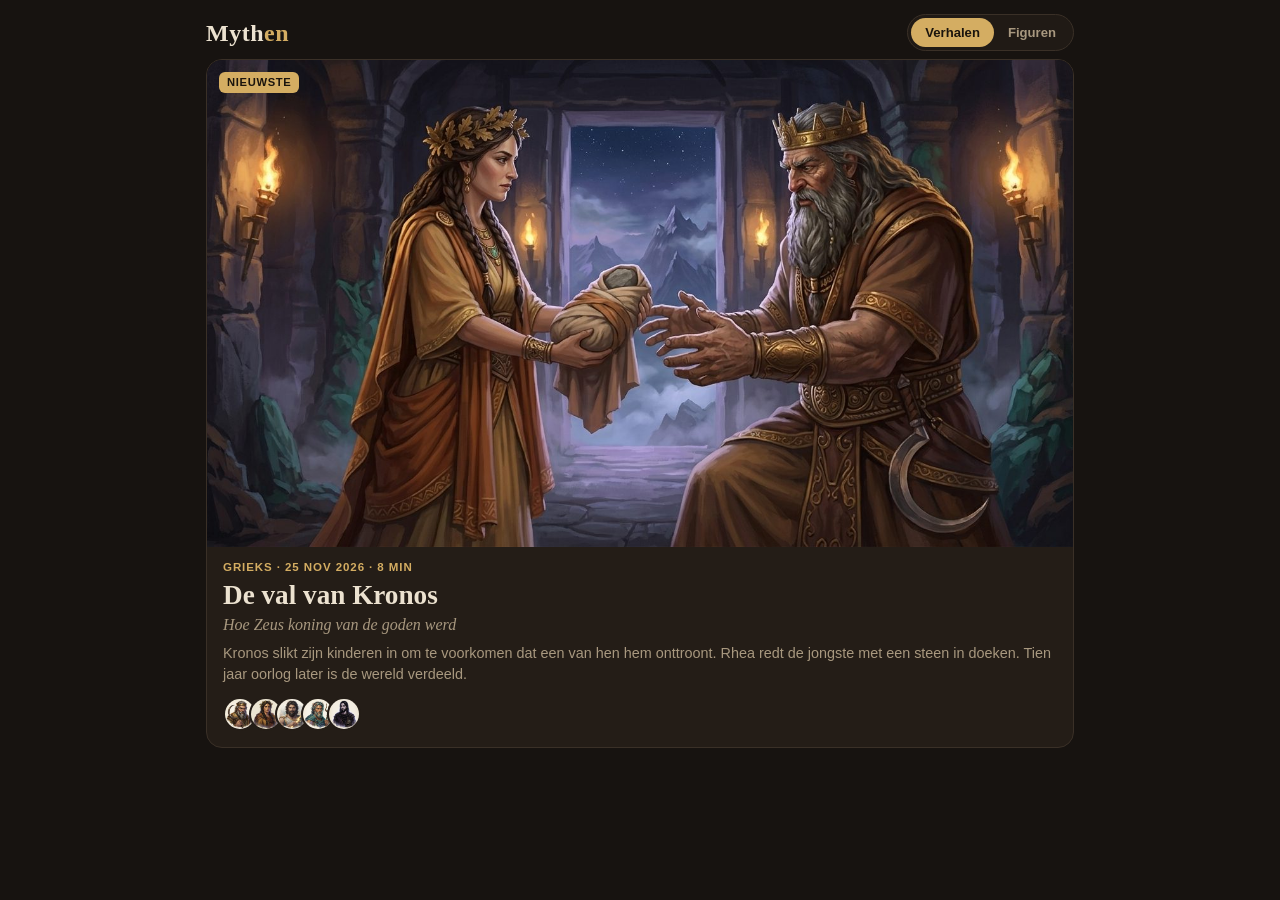
==== index.html @ a635fce1 "Mythen: app, bouwscript en eerste verhaal (De val van Kronos) Co-Authored-By: Claude Opus 5.5 <norep" ====
<!doctype html>
<html lang="nl">
<head>
  <meta charset="utf-8">
  <meta name="viewport" content="width=device-width, initial-scale=1, viewport-fit=cover">
  <title>Mythen</title>
  <meta name="description" content="Een groeiende verzameling mythologische verhalen, elke dag een nieuw verhaal.">
  <meta name="theme-color" content="#171310">
  <link rel="manifest" href="manifest.webmanifest">
  <link rel="apple-touch-icon" href="icons/icon-180.png">
  <meta name="apple-mobile-web-app-capable" content="yes">
  <meta name="apple-mobile-web-app-status-bar-style" content="black-translucent">
  <meta name="apple-mobile-web-app-title" content="Mythen">
  <link rel="stylesheet" href="styles.css">
</head>
<body>
  <header class="topbar">
    <h1 class="logo">Myth<span>en</span></h1>
    <div class="tabs" role="tablist" aria-label="Weergave">
      <button id="tabVerhalen" class="actief" role="tab" aria-selected="true">Verhalen</button>
      <button id="tabFiguren" role="tab" aria-selected="false">Figuren</button>
    </div>
  </header>

  <nav class="chips" id="chips" aria-label="Mythologie"></nav>

  <main>
    <section id="verhalen" aria-label="Verhalen"></section>
    <section id="figuren" class="verborgen" aria-label="Goden en figuren"></section>
  </main>

  <div class="sheet-achter verborgen" id="sheetAchter"></div>
  <aside class="sheet verborgen" id="sheet" role="dialog" aria-modal="true" aria-label="Figuur">
    <button class="sluit" id="sluit" aria-label="Sluiten">×</button>
    <div id="sheetInhoud"></div>
  </aside>

  <script src="app.js"></script>
</body>
</html>
---- styles.css ----
/* Mythen: warm donker, perkament en goud */
:root {
  --bg: #171310;
  --bg-op: #201a15;
  --bg-kaart: #241d17;
  --lijn: #3a3027;
  --tekst: #ece2d0;
  --zacht: #a8987f;
  --goud: #d4ad62;
  --goud-dim: #5e4a28;
}
* { margin: 0; padding: 0; box-sizing: border-box; -webkit-tap-highlight-color: transparent; }
html, body { min-height: 100%; }
body {
  background: var(--bg); color: var(--tekst);
  font-family: -apple-system, BlinkMacSystemFont, "Segoe UI", Roboto, sans-serif;
  padding-top: env(safe-area-inset-top); padding-bottom: env(safe-area-inset-bottom);
}
.verborgen { display: none !important; }

.topbar { display: flex; align-items: center; justify-content: space-between; gap: 12px; padding: 14px 16px 8px;
  max-width: 900px; margin: 0 auto; }
.logo { font: 700 1.5rem/1 Georgia, "Palatino Linotype", serif; letter-spacing: .5px; }
.logo span { color: var(--goud); }
.tabs { display: flex; background: var(--bg-op); border: 1px solid var(--lijn); border-radius: 99px; padding: 3px; }
.tabs button { border: 0; background: transparent; color: var(--zacht); font-family: inherit; font-weight: 600; font-size: .82rem; line-height: 1;
  padding: 8px 14px; border-radius: 99px; cursor: pointer; transition: background .2s, color .2s; }
.tabs button.actief { background: var(--goud); color: #1a140d; }

.chips { display: flex; gap: 8px; overflow-x: auto; padding: 6px 16px 12px; max-width: 900px; margin: 0 auto;
  scrollbar-width: none; }
.chips::-webkit-scrollbar { display: none; }
.chips button { flex: none; border: 1px solid var(--lijn); background: transparent; color: var(--zacht);
  font-family: inherit; font-weight: 600; font-size: .8rem; line-height: 1; padding: 7px 12px; border-radius: 99px; cursor: pointer; }
.chips button.actief { border-color: var(--goud); color: var(--goud); background: rgba(212,173,98,.08); }

main { max-width: 900px; margin: 0 auto; padding: 0 16px 40px; }

/* ---------- verhalen ---------- */
#verhalen { display: grid; gap: 14px; grid-template-columns: 1fr; }
@media (min-width: 680px) { #verhalen { grid-template-columns: 1fr 1fr; } #verhalen .nieuw { grid-column: 1 / -1; } }
.kaart { display: block; background: var(--bg-kaart); border: 1px solid var(--lijn); border-radius: 16px; overflow: hidden;
  color: inherit; text-decoration: none; transition: transform .15s, border-color .15s; }
.kaart:active { transform: scale(.99); }
.kaart:hover { border-color: var(--goud-dim); }
.kaart .beeld { aspect-ratio: 16 / 9; background: var(--bg-op) center / cover no-repeat; position: relative; }
.kaart .label { position: absolute; left: 12px; top: 12px; background: var(--goud); color: #1a140d;
  font-family: inherit; font-weight: 700; font-size: .7rem; line-height: 1; letter-spacing: .06em; text-transform: uppercase; padding: 5px 8px; border-radius: 6px; }
.kaart .tekst { padding: 14px 16px 16px; }
.kaart .meta { color: var(--goud); font-size: .72rem; font-weight: 700; letter-spacing: .08em; text-transform: uppercase; }
.kaart h2 { font: 700 1.35rem/1.2 Georgia, "Palatino Linotype", serif; margin: 6px 0 2px; }
.kaart .ondertitel { color: var(--zacht); font: italic 1rem/1.35 Georgia, serif; }
.kaart .samenvatting { color: var(--zacht); font-size: .9rem; line-height: 1.45; margin-top: 8px; }
.kaart .gezichten { display: flex; margin-top: 12px; }
.kaart .gezichten img { width: 34px; height: 34px; border-radius: 50%; object-fit: cover; border: 2px solid var(--bg-kaart);
  margin-right: -8px; background: var(--bg-op); }
.nieuw h2 { font-size: 1.7rem; }

/* ---------- figuren ---------- */
#figuren { display: grid; gap: 14px; grid-template-columns: repeat(auto-fill, minmax(140px, 1fr)); }
.figuur { background: var(--bg-kaart); border: 1px solid var(--lijn); border-radius: 16px; padding: 12px; text-align: center;
  cursor: pointer; color: inherit; font: inherit; }
.figuur img { width: 100%; aspect-ratio: 1; object-fit: cover; border-radius: 50%; display: block; margin-bottom: 8px; }
.figuur strong { display: block; font: 700 1.05rem Georgia, serif; }
.figuur span { color: var(--zacht); font-size: .75rem; }

.leeg { color: var(--zacht); text-align: center; padding: 48px 16px; font: italic 1.05rem Georgia, serif; }

/* ---------- sheet ---------- */
.sheet-achter { position: fixed; inset: 0; background: rgba(0,0,0,.55); z-index: 10; }
.sheet { position: fixed; left: 0; right: 0; bottom: 0; z-index: 11; max-height: 88vh; overflow-y: auto;
  background: var(--bg-op); border-top: 1px solid var(--lijn); border-radius: 20px 20px 0 0;
  padding: 22px 18px calc(28px + env(safe-area-inset-bottom)); max-width: 640px; margin: 0 auto; }
.sluit { position: absolute; right: 12px; top: 10px; border: 0; background: transparent; color: var(--zacht);
  font-size: 1.8rem; cursor: pointer; line-height: 1; padding: 4px 8px; }
.sheet img { width: min(260px, 70%); aspect-ratio: 1; object-fit: cover; border-radius: 50%; display: block; margin: 0 auto 14px; }
.sheet h2 { font: 700 1.6rem Georgia, serif; text-align: center; }
.sheet .titel { text-align: center; color: var(--goud); font-size: .85rem; margin: 4px 0 14px; }
.sheet p { font: 1.02rem/1.6 Georgia, serif; color: var(--tekst); }
.sheet h3 { font-size: .75rem; letter-spacing: .08em; text-transform: uppercase; color: var(--zacht); margin: 18px 0 8px; }
.sheet ul { list-style: none; }
.sheet li a { display: block; padding: 10px 12px; border: 1px solid var(--lijn); border-radius: 10px; margin-bottom: 6px;
  color: var(--tekst); text-decoration: none; font: 1rem Georgia, serif; }
.sheet li a:hover { border-color: var(--goud-dim); }
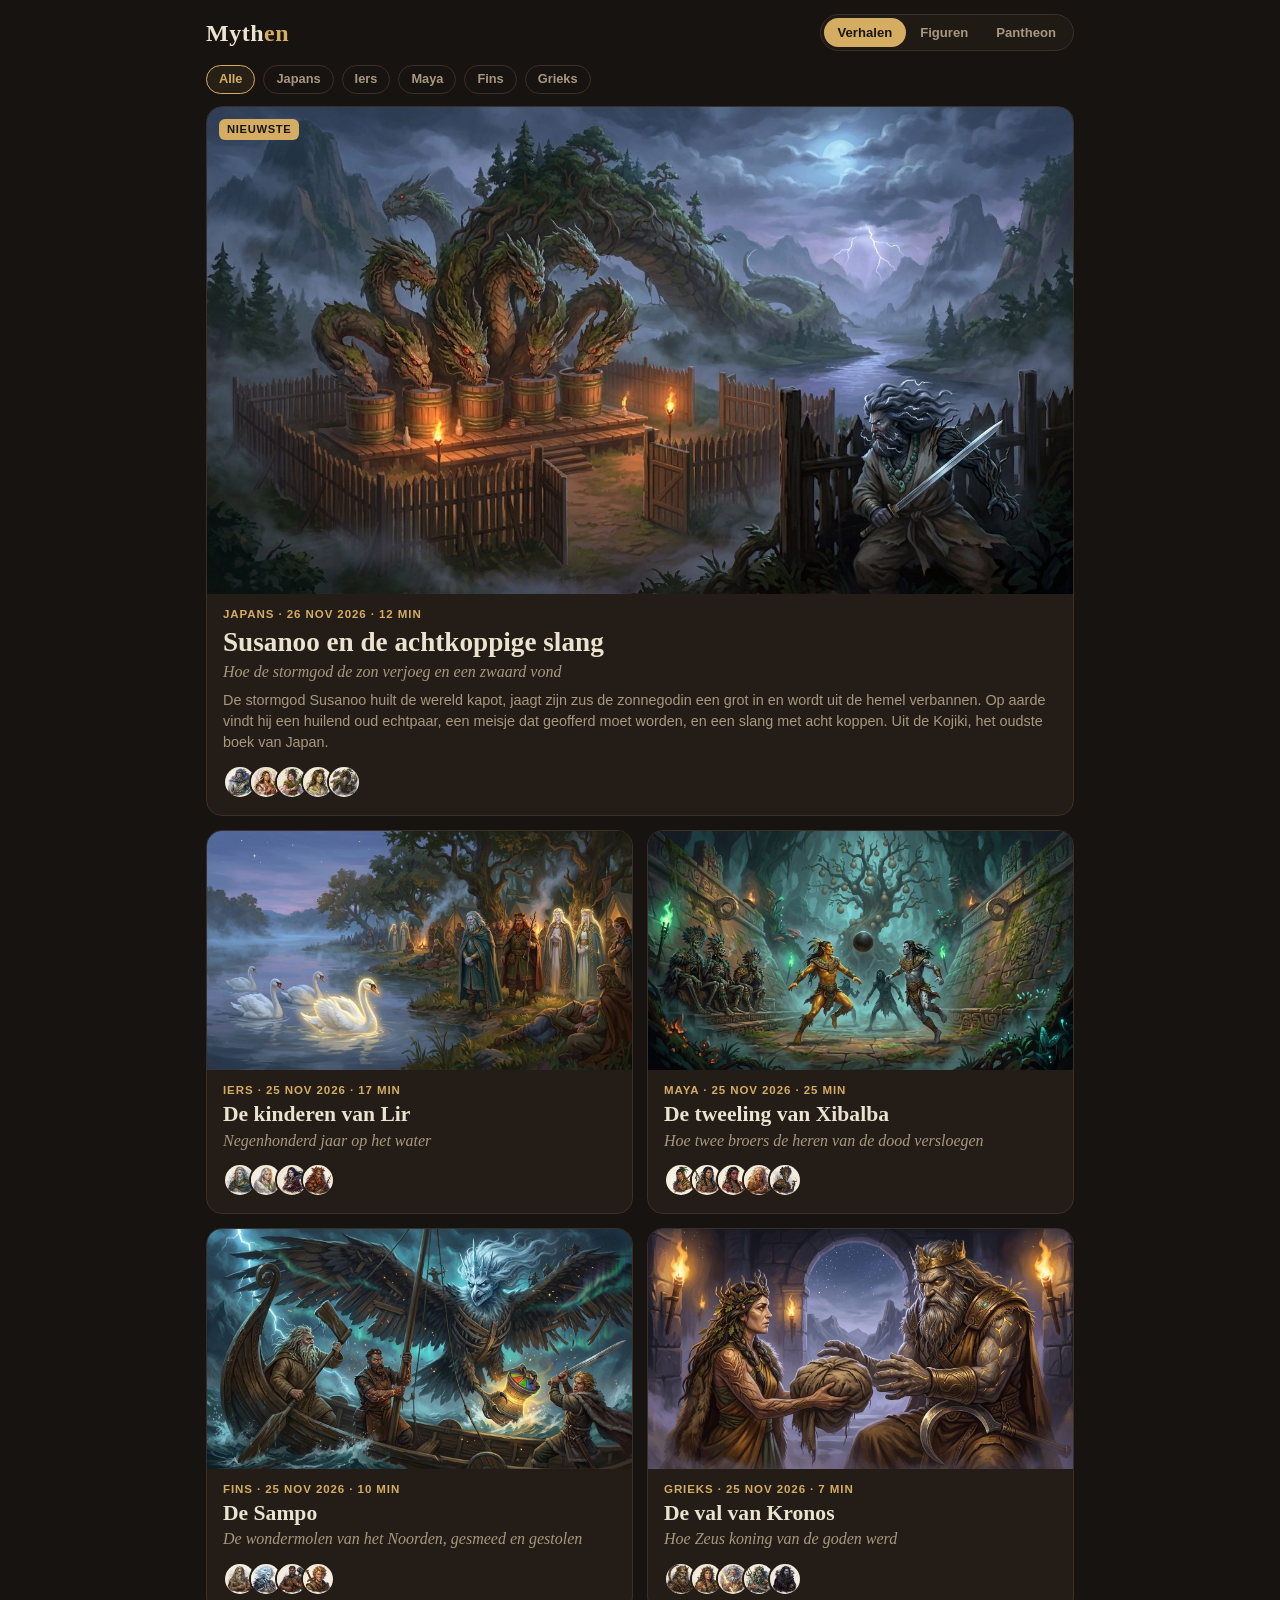
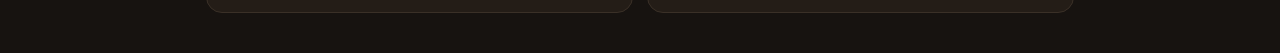
==== commit 183b25fb: "Pantheon: stambomen, werelden en de twaalf van de Olympus per mythologie Nieuw tabblad met per mytho" ====
--- a/index.html
+++ b/index.html
@@ -19,6 +19,7 @@
     <div class="tabs" role="tablist" aria-label="Weergave">
       <button id="tabVerhalen" class="actief" role="tab" aria-selected="true">Verhalen</button>
       <button id="tabFiguren" role="tab" aria-selected="false">Figuren</button>
+      <button id="tabPantheon" role="tab" aria-selected="false">Pantheon</button>
     </div>
   </header>
 
@@ -27,6 +28,7 @@
   <main>
     <section id="verhalen" aria-label="Verhalen"></section>
     <section id="figuren" class="verborgen" aria-label="Goden en figuren"></section>
+    <section id="pantheon" class="verborgen" aria-label="Pantheons per mythologie"></section>
   </main>
 
   <div class="sheet-achter verborgen" id="sheetAchter"></div>
--- a/styles.css
+++ b/styles.css
@@ -35,6 +35,7 @@
 .chips button.actief { border-color: var(--goud); color: var(--goud); background: rgba(212,173,98,.08); }
 
 main { max-width: 900px; margin: 0 auto; padding: 0 16px 40px; }
+body.breed main, body.breed .topbar, body.breed .chips { max-width: 1240px; }
 
 /* ---------- verhalen ---------- */
 #verhalen { display: grid; gap: 14px; grid-template-columns: 1fr; }
@@ -73,7 +74,7 @@
   padding: 22px 18px calc(28px + env(safe-area-inset-bottom)); max-width: 640px; margin: 0 auto; }
 .sluit { position: absolute; right: 12px; top: 10px; border: 0; background: transparent; color: var(--zacht);
   font-size: 1.8rem; cursor: pointer; line-height: 1; padding: 4px 8px; }
-.sheet img { width: min(260px, 70%); aspect-ratio: 1; object-fit: cover; border-radius: 50%; display: block; margin: 0 auto 14px; }
+.sheet img.groot, .sheet .med.groot { width: min(260px, 70%); aspect-ratio: 1; object-fit: cover; border-radius: 50%; display: block; margin: 0 auto 14px; }
 .sheet h2 { font: 700 1.6rem Georgia, serif; text-align: center; }
 .sheet .titel { text-align: center; color: var(--goud); font-size: .85rem; margin: 4px 0 14px; }
 .sheet p { font: 1.02rem/1.6 Georgia, serif; color: var(--tekst); }
@@ -82,3 +83,108 @@
 .sheet li a { display: block; padding: 10px 12px; border: 1px solid var(--lijn); border-radius: 10px; margin-bottom: 6px;
   color: var(--tekst); text-decoration: none; font: 1rem Georgia, serif; }
 .sheet li a:hover { border-color: var(--goud-dim); }
+
+@media (max-width: 400px) { .tabs button { padding: 8px 10px; } .logo { font-size: 1.3rem; } }
+
+/* ---------- medaillons: portret, of een geschilderde lege plek voor wie nog geen verhaal heeft ---------- */
+.med { display: block; width: 64px; height: 64px; border-radius: 50%; overflow: hidden; flex: none; margin: 0 auto;
+  border: 2px solid var(--goud); background: var(--bg-op); box-shadow: 0 3px 10px rgba(0,0,0,.45); }
+.med img { width: 100%; height: 100%; object-fit: cover; display: block; }
+.leeg-med { border: 2px dashed color-mix(in srgb, var(--k) 70%, #d4ad62); display: grid; place-items: center;
+  background: radial-gradient(circle at 50% 35%, color-mix(in srgb, var(--k) 55%, #2a2119), #15110d 78%); }
+.leeg-med span { font: 700 1.55rem/1 Georgia, serif; color: color-mix(in srgb, var(--k) 35%, #efe3cc); opacity: .85; }
+.leeg-med.groep { box-shadow: 0 3px 10px rgba(0,0,0,.45), 7px -5px 0 -2px #15110d, 7px -5px 0 0 color-mix(in srgb, var(--k) 60%, #5e4a28); }
+.med.klein { width: 40px; height: 40px; border-width: 1.5px; }
+.med.klein span { font-size: 1rem; }
+.med.groot { aspect-ratio: 1; height: auto; margin-bottom: 14px; }
+.med.groot span { font-size: 4.5rem; }
+.sheet .leeg-med.groot { display: grid; }
+
+/* ---------- pantheon ---------- */
+.pintro { color: var(--zacht); font: 1rem/1.55 Georgia, serif; max-width: 680px; margin: 4px 0 18px; }
+.pkaarten { display: grid; gap: 14px; grid-template-columns: repeat(auto-fill, minmax(260px, 1fr)); }
+.pkaart { text-align: left; background: var(--bg-kaart); border: 1px solid var(--lijn); border-radius: 16px; padding: 16px;
+  color: inherit; font: inherit; cursor: pointer; transition: border-color .15s; }
+.pkaart:hover { border-color: var(--goud-dim); }
+.pkaart h2 { font: 700 1.3rem/1.2 Georgia, serif; margin: 6px 0 4px; }
+.pkaart p { color: var(--zacht); font-size: .85rem; line-height: 1.4; }
+.pkaart .gezichten { display: flex; margin: 12px 0 8px; }
+.pkaart .gezichten .med { width: 38px; height: 38px; border-width: 1.5px; margin: 0 -7px 0 0; }
+.pkaart .tel { font-size: .75rem; }
+.meta { color: var(--goud); font-size: .72rem; font-weight: 700; letter-spacing: .08em; text-transform: uppercase; }
+
+.pkop { max-width: 760px; margin: 4px 0 8px; }
+.pkop h2 { font: 700 1.8rem/1.15 Georgia, serif; margin: 4px 0 8px; }
+.pkop p:not(.meta) { color: var(--zacht); font: 1.02rem/1.55 Georgia, serif; }
+.weergave { margin-top: 30px; }
+.weergave > h3 { font: 700 1.3rem Georgia, serif; color: var(--goud); display: flex; align-items: center; gap: 12px; }
+.weergave > h3::after { content: ""; flex: 1; height: 1px; background: linear-gradient(90deg, var(--goud-dim), transparent); }
+.wintro { color: var(--zacht); font: .95rem/1.5 Georgia, serif; max-width: 760px; margin: 6px 0 12px; }
+.noot { color: var(--zacht) !important; font: italic .9rem/1.5 Georgia, serif !important; margin-top: 10px; }
+
+/* knoop: portret met naam, overal hetzelfde */
+.knoop { display: block; width: 100px; background: none; border: 0; color: inherit; font: inherit; cursor: pointer;
+  text-align: center; padding: 0; }
+.knoop strong { display: block; font: 700 .8rem/1.2 Georgia, serif; margin-top: 6px; }
+.knoop small { display: block; color: var(--zacht); font: italic .68rem/1.25 Georgia, serif; margin-top: 2px; }
+.knoop.onbekend strong { color: #cbbfa9; }
+.knoop:hover .med { border-color: #f0cf87; transform: scale(1.06); }
+.knoop .med { transition: transform .15s, border-color .15s; }
+.knoop.groot { width: 130px; }
+.knoop.groot .med { width: 92px; height: 92px; }
+.knoop.groot strong { font-size: 1rem; }
+
+/* stamboom */
+.boombalk { display: flex; gap: 6px; justify-content: flex-end; margin-bottom: 6px; }
+.boombalk button { border: 1px solid var(--lijn); background: var(--bg-op); color: var(--zacht); font: 600 .8rem/1 inherit;
+  min-width: 34px; height: 30px; padding: 0 10px; border-radius: 8px; cursor: pointer; }
+.boombalk button:hover { color: var(--goud); border-color: var(--goud-dim); }
+.boomvenster { overflow: auto; border: 1px solid var(--lijn); border-radius: 16px; cursor: grab; overscroll-behavior: contain;
+  background: radial-gradient(ellipse at 50% 0%, #2a2118, #18130f 70%); }
+.boomvenster.sleept { cursor: grabbing; user-select: none; }
+.boom { position: relative; transform-origin: 0 0; }
+.boom svg { position: absolute; inset: 0; }
+.boom .plek { position: absolute; }
+.lijn { fill: none; stroke: #8a7044; stroke-width: 1.6; }
+.lijn.stip { stroke-dasharray: 4 5; }
+.huw { fill: none; stroke: var(--goud); stroke-width: 2.2; }
+.draad { fill: none; stroke: var(--goud); stroke-width: 1.6; stroke-dasharray: 2 5; stroke-linecap: round; opacity: .9; }
+
+/* werelden: van boven naar beneden, verbonden door een gouden as */
+.werelden { position: relative; display: grid; gap: 12px; }
+.zone { position: relative; border: 1px solid var(--lijn); border-radius: 16px; padding: 16px 16px 14px; overflow: hidden; }
+.zone h4 { font: 700 1.15rem Georgia, serif; }
+.zone .sub { color: var(--goud); font-size: .72rem; font-weight: 700; letter-spacing: .07em; text-transform: uppercase; margin: 2px 0 8px; }
+.zone > p:not(.sub) { color: #d9ccb4; font: .93rem/1.5 Georgia, serif; max-width: 760px; }
+.bewoners { display: flex; flex-wrap: wrap; gap: 12px 4px; margin-top: 12px; }
+.bewoners .knoop { width: 88px; }
+.bewoners .med { width: 56px; height: 56px; }
+.toon-hemel { background: linear-gradient(160deg, #2d3a4c, #1d2230 70%); }
+.toon-nacht { background: linear-gradient(160deg, #23223a, #15141f 70%); }
+.toon-zee { background: linear-gradient(160deg, #1d3a44, #14232b 70%); }
+.toon-aarde { background: linear-gradient(160deg, #3a3020, #221c14 70%); }
+.toon-bos { background: linear-gradient(160deg, #253523, #161f15 70%); }
+.toon-ijs { background: linear-gradient(160deg, #2f3d44, #1b2327 70%); }
+.toon-heuvel { background: linear-gradient(160deg, #2c3a22, #1e2418 50%, #1a1612); }
+.toon-onderwereld { background: linear-gradient(160deg, #2e1d1d, #170f10 70%); }
+.toon-diepte { background: linear-gradient(160deg, #1a1414, #0b0909 70%); }
+
+/* hof: een kring rond de oppergod */
+.hof { position: relative; width: min(100%, 720px); aspect-ratio: 1; margin: 6px auto 0;
+  background: radial-gradient(circle, rgba(212,173,98,.10), transparent 62%); }
+.hof::before { content: ""; position: absolute; inset: 9%; border: 1px dashed var(--goud-dim); border-radius: 50%; }
+.hofplek { position: absolute; left: var(--x); top: var(--y); transform: translate(-50%, -32px); }
+.hofplek.midden { left: 50%; top: 50%; transform: translate(-50%, -50%); }
+@media (max-width: 620px) {
+  .hof { aspect-ratio: auto; display: grid; grid-template-columns: repeat(3, 1fr); gap: 16px 4px; background: none; }
+  .hof::before { display: none; }
+  .hofplek, .hofplek.midden { position: static; transform: none; display: flex; justify-content: center; }
+  .hofplek.midden { grid-column: 1 / -1; }
+}
+
+/* sheet: familie */
+.familie { display: flex; flex-wrap: wrap; gap: 8px; }
+.familie button { display: flex; align-items: center; gap: 8px; background: var(--bg-kaart); border: 1px solid var(--lijn);
+  border-radius: 99px; padding: 4px 12px 4px 4px; color: var(--tekst); font: .9rem Georgia, serif; cursor: pointer; }
+.familie button:hover { border-color: var(--goud-dim); }
+.familie .med { margin: 0; }
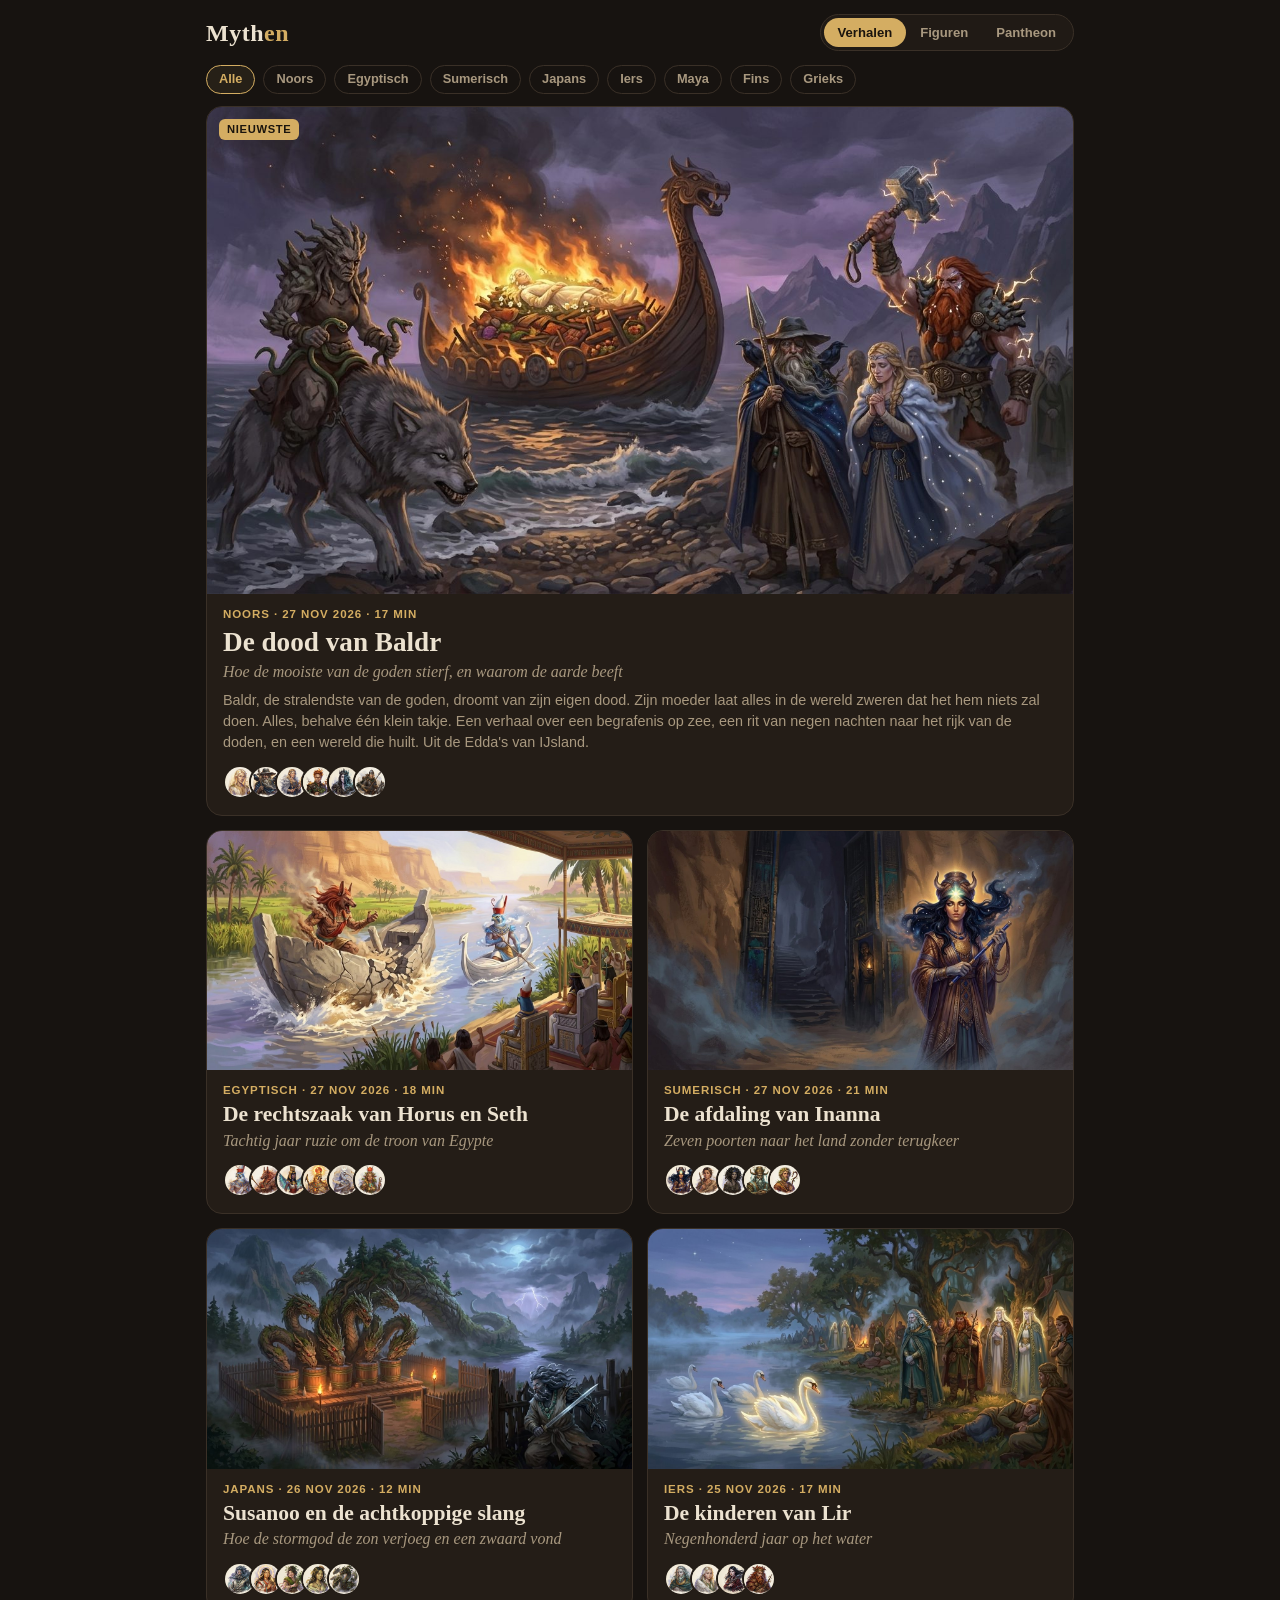
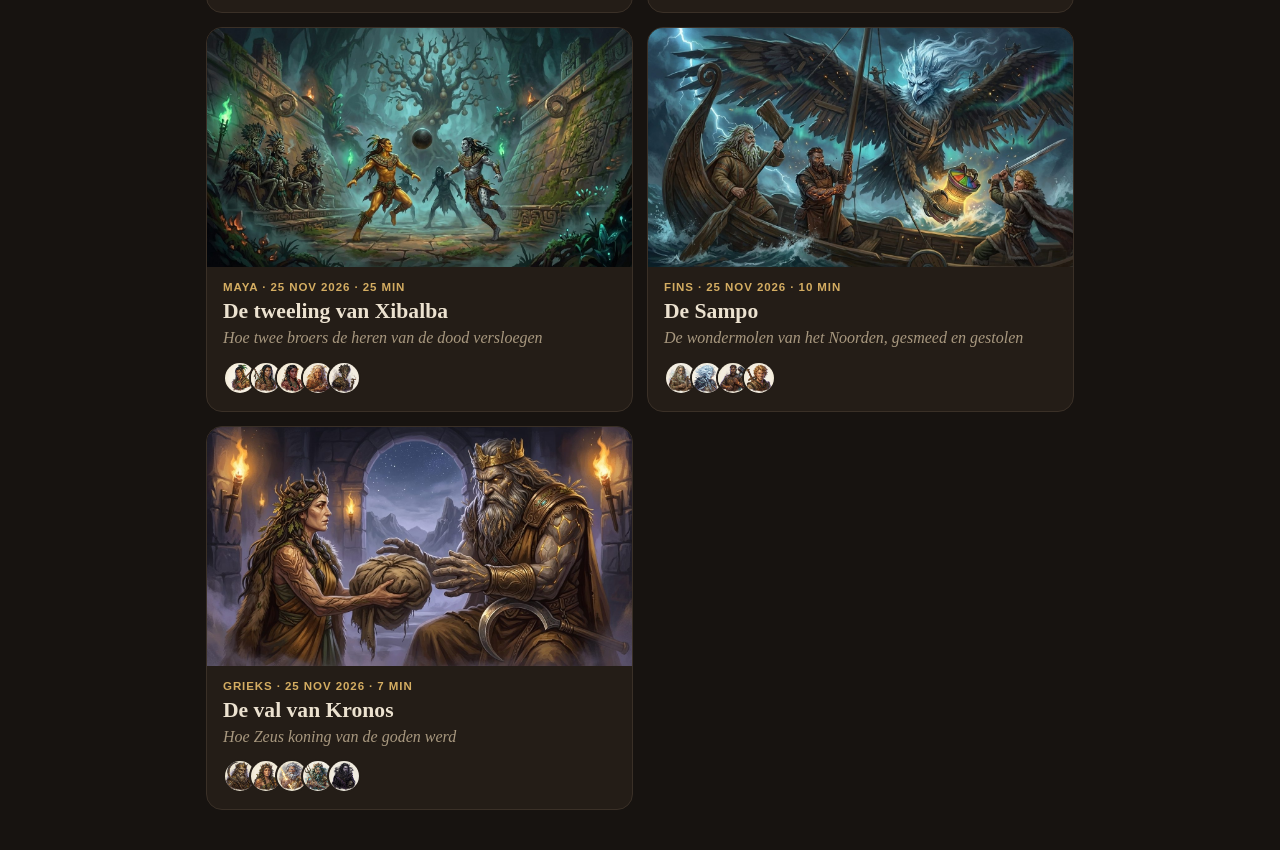
==== commit bfba3bc1: "Nieuw verhaal: De dood van Baldr (Noors), met Noors pantheon (Asen en negen werelden); stamboom star" ====
--- a/index.html
+++ b/index.html
@@ -11,7 +11,7 @@
   <meta name="apple-mobile-web-app-capable" content="yes">
   <meta name="apple-mobile-web-app-status-bar-style" content="black-translucent">
   <meta name="apple-mobile-web-app-title" content="Mythen">
-  <link rel="stylesheet" href="styles.css">
+  <link rel="stylesheet" href="styles.css?v=3">
 </head>
 <body>
   <header class="topbar">
@@ -37,6 +37,6 @@
     <div id="sheetInhoud"></div>
   </aside>
 
-  <script src="app.js"></script>
+  <script src="app.js?v=3"></script>
 </body>
 </html>
--- a/styles.css
+++ b/styles.css
@@ -93,7 +93,14 @@
 .leeg-med { border: 2px dashed color-mix(in srgb, var(--k) 70%, #d4ad62); display: grid; place-items: center;
   background: radial-gradient(circle at 50% 35%, color-mix(in srgb, var(--k) 55%, #2a2119), #15110d 78%); }
 .leeg-med span { font: 700 1.55rem/1 Georgia, serif; color: color-mix(in srgb, var(--k) 35%, #efe3cc); opacity: .85; }
-.leeg-med.groep { box-shadow: 0 3px 10px rgba(0,0,0,.45), 7px -5px 0 -2px #15110d, 7px -5px 0 0 color-mix(in srgb, var(--k) 60%, #5e4a28); }
+.medgroep { position: relative; display: block; width: fit-content; margin: 0 auto; }
+.medgroep.groot { width: min(260px, 70%); }
+.medgroep .aantal { position: absolute; right: -4px; top: -2px; min-width: 22px; height: 22px; padding: 0 5px; border-radius: 99px;
+  background: var(--goud); color: #1a140d; font: 700 .75rem/22px -apple-system, "Segoe UI", sans-serif; text-align: center;
+  box-shadow: 0 1px 4px rgba(0,0,0,.5); }
+.medgroep.groot .aantal { min-width: 40px; height: 40px; font-size: 1.2rem; line-height: 40px; right: 4%; top: 4%; }
+.medgroep.klein .aantal { min-width: 16px; height: 16px; font-size: .62rem; line-height: 16px; padding: 0 3px; right: -5px; top: -4px; }
+.medgroep .med.groot { width: 100%; }
 .med.klein { width: 40px; height: 40px; border-width: 1.5px; }
 .med.klein span { font-size: 1rem; }
 .med.groot { aspect-ratio: 1; height: auto; margin-bottom: 14px; }
@@ -168,6 +175,8 @@
 .toon-heuvel { background: linear-gradient(160deg, #2c3a22, #1e2418 50%, #1a1612); }
 .toon-onderwereld { background: linear-gradient(160deg, #2e1d1d, #170f10 70%); }
 .toon-diepte { background: linear-gradient(160deg, #1a1414, #0b0909 70%); }
+.toon-vuur { background: linear-gradient(160deg, #4a2414, #1f110b 70%); }
+.toon-licht { background: linear-gradient(160deg, #3d3a2a, #1f1d16 70%); }
 
 /* hof: een kring rond de oppergod */
 .hof { position: relative; width: min(100%, 720px); aspect-ratio: 1; margin: 6px auto 0;
